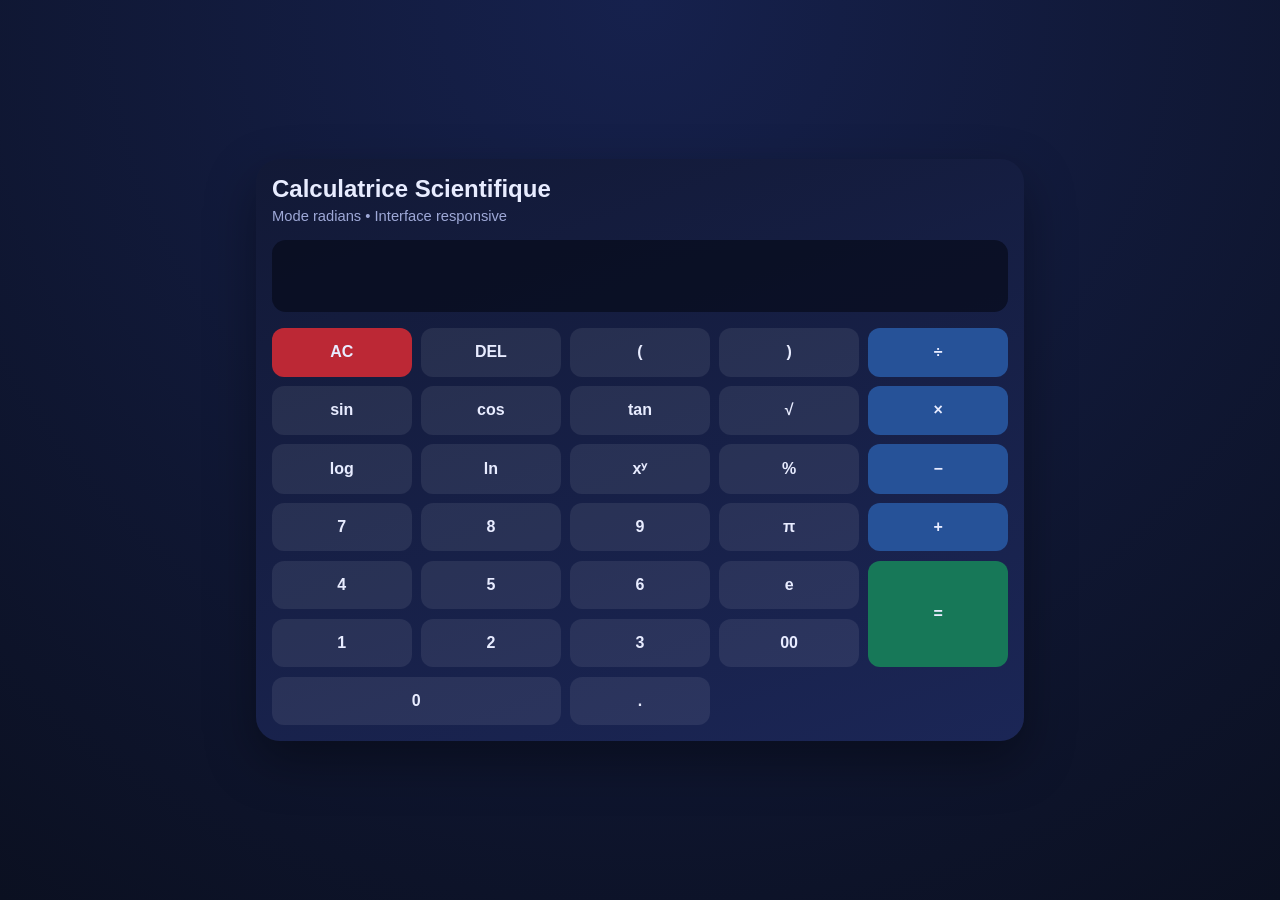
==== index.html @ d71536e3 "Ajouter modale bloquante de fin pour CPS et mode espace" ====
<!DOCTYPE html>
<html lang="fr">
  <head>
    <meta charset="UTF-8" />
    <meta name="viewport" content="width=device-width, initial-scale=1.0" />
    <title>Calculatrice Scientifique</title>
    <link rel="stylesheet" href="styles.css" />
  </head>
  <body>
    <main class="app">
      <section class="calculator" id="calculator" aria-label="Calculatrice scientifique">
        <header class="calc-header">
          <h1>Calculatrice Scientifique</h1>
          <p>Mode radians • Interface responsive</p>
        </header>

        <div class="display-wrap">
          <label for="display" class="sr-only">Affichage</label>
          <input id="display" class="display" type="text" inputmode="none" readonly />
        </div>

        <div class="buttons" role="group" aria-label="Boutons de calcul">
          <button data-action="clear" class="btn fn danger">AC</button>
          <button data-action="delete" class="btn fn">DEL</button>
          <button data-action="insert" data-value="(" class="btn fn">(</button>
          <button data-action="insert" data-value=")" class="btn fn">)</button>
          <button data-action="insert" data-value="/" class="btn op">÷</button>

          <button data-action="func" data-func="sin" class="btn fn">sin</button>
          <button data-action="func" data-func="cos" class="btn fn">cos</button>
          <button data-action="func" data-func="tan" class="btn fn">tan</button>
          <button data-action="func" data-func="sqrt" class="btn fn">√</button>
          <button data-action="insert" data-value="*" class="btn op">×</button>

          <button data-action="func" data-func="log" class="btn fn">log</button>
          <button data-action="func" data-func="ln" class="btn fn">ln</button>
          <button data-action="insert" data-value="^" class="btn fn">xʸ</button>
          <button data-action="insert" data-value="%" class="btn fn">%</button>
          <button data-action="insert" data-value="-" class="btn op">−</button>

          <button data-action="insert" data-value="7" class="btn num">7</button>
          <button data-action="insert" data-value="8" class="btn num">8</button>
          <button data-action="insert" data-value="9" class="btn num">9</button>
          <button data-action="const" data-value="Math.PI" class="btn fn">π</button>
          <button data-action="insert" data-value="+" class="btn op">+</button>

          <button data-action="insert" data-value="4" class="btn num">4</button>
          <button data-action="insert" data-value="5" class="btn num">5</button>
          <button data-action="insert" data-value="6" class="btn num">6</button>
          <button data-action="const" data-value="Math.E" class="btn fn">e</button>
          <button data-action="equals" class="btn eq">=</button>

          <button data-action="insert" data-value="1" class="btn num">1</button>
          <button data-action="insert" data-value="2" class="btn num">2</button>
          <button data-action="insert" data-value="3" class="btn num">3</button>
          <button data-action="insert" data-value="00" class="btn num">00</button>

          <button data-action="insert" data-value="0" class="btn num wide">0</button>
          <button data-action="insert" data-value="." class="btn num">.</button>
        </div>
      </section>

      <section class="secret-card hidden" id="secret-zone" aria-label="Zone secrète">
        <h1>🕹️ Zone Secrète : Arcade</h1>
        <p>Débloquée uniquement avec le code <strong>67676767</strong>.</p>

        <div class="secret-menu" role="group" aria-label="Menu de jeux">
          <button class="btn fn game-tab active" data-game="cps">Jeu CPS</button>
          <button class="btn fn game-tab" data-game="space">Vitesse Espace</button>
          <button class="btn fn game-tab" data-game="flappy">Flappy Simplifié</button>
        </div>

        <div class="game-panel" id="game-cps">
          <h2>Jeu de CPS (Clicks Per Second)</h2>
          <div class="duration-picker" role="group" aria-label="Durée CPS">
            <button class="btn fn duration-btn active" data-mode="cps" data-duration="1">1s</button>
            <button class="btn fn duration-btn" data-mode="cps" data-duration="2">2s</button>
            <button class="btn fn duration-btn" data-mode="cps" data-duration="5">5s</button>
            <button class="btn fn duration-btn" data-mode="cps" data-duration="10">10s</button>
          </div>
          <p class="hint">Le chrono démarre au premier clic sur la zone.</p>
          <div class="scoreboard">
            <p>Clics: <strong id="cps-clicks">0</strong></p>
            <p>CPS: <strong id="cps-rate">0.00</strong></p>
            <p>Temps: <strong id="cps-time">0.0</strong>s</p>
          </div>
          <button class="tap-area" id="cps-area" type="button">Clique ici très vite !</button>
          <p id="cps-final" class="final-score">Prêt.</p>
        </div>

        <div class="game-panel hidden" id="game-space">
          <h2>Jeu de vitesse (Barre espace)</h2>
          <div class="duration-picker" role="group" aria-label="Durée espace">
            <button class="btn fn duration-btn active" data-mode="space" data-duration="1">1s</button>
            <button class="btn fn duration-btn" data-mode="space" data-duration="2">2s</button>
            <button class="btn fn duration-btn" data-mode="space" data-duration="5">5s</button>
            <button class="btn fn duration-btn" data-mode="space" data-duration="10">10s</button>
          </div>
          <p class="hint">Appuie sur espace : le test démarre au premier appui.</p>
          <div class="scoreboard">
            <p>Appuis: <strong id="space-presses">0</strong></p>
            <p>APS: <strong id="space-rate">0.00</strong></p>
            <p>Temps: <strong id="space-time">0.0</strong>s</p>
          </div>
          <button class="btn op" id="space-focus" type="button">Activer le mode espace</button>
          <p id="space-final" class="final-score">Prêt.</p>
        </div>

        <div class="game-panel hidden" id="game-flappy">
          <h2>Flappy Bird simplifié</h2>
          <p class="hint">Clique ou appuie espace pour voler.</p>
          <div class="scoreboard">
            <p>Score: <strong id="flappy-score">0</strong></p>
            <p>Meilleur: <strong id="flappy-best">0</strong></p>
          </div>
          <div class="flappy-shell">
            <canvas id="flappy-canvas" width="640" height="320" aria-label="Jeu Flappy"></canvas>
          </div>
          <button class="btn eq secret-btn" id="flappy-start" type="button">Démarrer Flappy</button>
        </div>

        <div class="secret-actions">
          <button id="close-secret" class="btn fn">Fermer la zone secrète</button>
        </div>
      </section>
    </main>

    <div class="result-modal hidden" id="result-modal" aria-hidden="true">
      <div class="result-dialog" role="dialog" aria-modal="true" aria-labelledby="modal-title">
        <h2 id="modal-title">Résultat</h2>
        <p>Durée choisie: <strong id="modal-duration">0s</strong></p>
        <p>Actions totales: <strong id="modal-actions">0</strong></p>
        <p>Score final: <strong id="modal-score">0.00</strong></p>
        <div class="modal-actions">
          <button class="btn eq" id="modal-replay" type="button">Rejouer</button>
          <button class="btn fn" id="modal-change-mode" type="button">Changer de mode</button>
          <button class="btn fn" id="modal-back-menu" type="button">Retour menu jeux</button>
        </div>
      </div>
    </div>

    <script src="script.js"></script>
    <script src="secret.js"></script>
  </body>
</html>
---- styles.css ----
:root {
  color-scheme: dark;
  --bg: #0b1021;
  --panel: #121936;
  --panel-light: #1b2656;
  --text: #e8ecff;
  --muted: #9ea8d7;
  --op: #2f7cf6;
  --eq: #03c988;
  --danger: #ff5f6d;
  --shadow: 0 20px 50px rgba(0, 0, 0, 0.35);
}

* {
  box-sizing: border-box;
}

body {
  margin: 0;
  min-height: 100vh;
  display: grid;
  place-items: center;
  font-family: Inter, Segoe UI, Roboto, Arial, sans-serif;
  background: radial-gradient(circle at top, #16214d, var(--bg));
  color: var(--text);
}

.app {
  width: min(95vw, 800px);
  padding: 1rem;
}

.calculator,
.secret-card {
  background: linear-gradient(160deg, var(--panel), var(--panel-light));
  border-radius: 24px;
  box-shadow: var(--shadow);
  padding: 1rem;
}

.calc-header h1,
.secret-card h1 {
  margin: 0;
  font-size: clamp(1.1rem, 2.8vw, 1.5rem);
}

.calc-header p,
.secret-card p {
  margin: 0.35rem 0 1rem;
  color: var(--muted);
  font-size: 0.92rem;
}

.display-wrap {
  margin-bottom: 1rem;
}

.display {
  width: 100%;
  border: none;
  border-radius: 14px;
  background: rgba(7, 10, 26, 0.7);
  color: var(--text);
  text-align: right;
  font-size: clamp(1.2rem, 4vw, 1.9rem);
  padding: 1rem;
  min-height: 72px;
}

.buttons {
  display: grid;
  grid-template-columns: repeat(5, minmax(0, 1fr));
  gap: 0.6rem;
}

.btn {
  border: 0;
  border-radius: 12px;
  padding: 0.95rem 0.5rem;
  font-size: clamp(0.88rem, 2.4vw, 1rem);
  font-weight: 600;
  color: var(--text);
  background: rgba(255, 255, 255, 0.08);
  cursor: pointer;
  transition: transform 0.08s ease, background 0.2s ease;
}

.btn:hover {
  background: rgba(255, 255, 255, 0.16);
}

.btn:active {
  transform: scale(0.98);
}

.btn.op {
  background: color-mix(in hsl, var(--op) 65%, black);
}

.btn.eq {
  background: color-mix(in hsl, var(--eq) 70%, black);
  grid-row: span 2;
}

.btn.danger {
  background: color-mix(in hsl, var(--danger) 65%, black);
}

.btn.wide {
  grid-column: span 2;
}

.secret-menu,
.duration-picker,
.secret-actions,
.modal-actions {
  display: flex;
  flex-wrap: wrap;
  gap: 0.6rem;
  margin: 0.8rem 0;
}

.game-tab.active,
.duration-btn.active {
  outline: 2px solid rgba(255, 255, 255, 0.5);
  background: rgba(255, 255, 255, 0.2);
}

.game-panel {
  margin-top: 0.9rem;
  padding: 0.85rem;
  border-radius: 14px;
  background: rgba(5, 10, 30, 0.52);
}

.game-panel h2 {
  margin: 0 0 0.7rem;
  font-size: 1.05rem;
}

.hint {
  margin: 0.4rem 0 0.8rem;
  color: var(--muted);
}

.scoreboard {
  display: flex;
  gap: 1rem;
  flex-wrap: wrap;
}

.scoreboard p {
  margin: 0.3rem 0;
}

.tap-area {
  width: 100%;
  min-height: 120px;
  border: 0;
  border-radius: 12px;
  margin-top: 0.7rem;
  background: linear-gradient(160deg, #1f3a7f, #2f7cf6);
  color: var(--text);
  font-weight: 700;
  letter-spacing: 0.2px;
  cursor: pointer;
}

.final-score {
  margin-top: 0.75rem;
  font-weight: 700;
}

.flappy-shell {
  margin: 0.75rem 0;
  width: 100%;
  border-radius: 14px;
  overflow: hidden;
  border: 1px solid rgba(255, 255, 255, 0.15);
}

#flappy-canvas {
  width: 100%;
  height: auto;
  display: block;
  background: #091026;
}

.result-modal {
  position: fixed;
  inset: 0;
  z-index: 1000;
  display: grid;
  place-items: center;
  background: rgba(2, 8, 26, 0.75);
  backdrop-filter: blur(2px);
  padding: 1rem;
}

.result-dialog {
  width: min(92vw, 430px);
  border-radius: 18px;
  background: linear-gradient(160deg, var(--panel), var(--panel-light));
  box-shadow: var(--shadow);
  border: 1px solid rgba(255, 255, 255, 0.1);
  padding: 1rem;
}

.result-dialog h2 {
  margin: 0 0 0.8rem;
}

.result-dialog p {
  margin: 0.45rem 0;
}

.secret-btn {
  grid-row: auto;
}

.hidden {
  display: none;
}

.sr-only {
  position: absolute;
  width: 1px;
  height: 1px;
  padding: 0;
  margin: -1px;
  overflow: hidden;
  clip: rect(0, 0, 0, 0);
  white-space: nowrap;
  border: 0;
}

@media (max-width: 640px) {
  .calculator,
  .secret-card,
  .result-dialog {
    padding: 0.85rem;
  }

  .btn {
    padding: 0.82rem 0.35rem;
  }
}
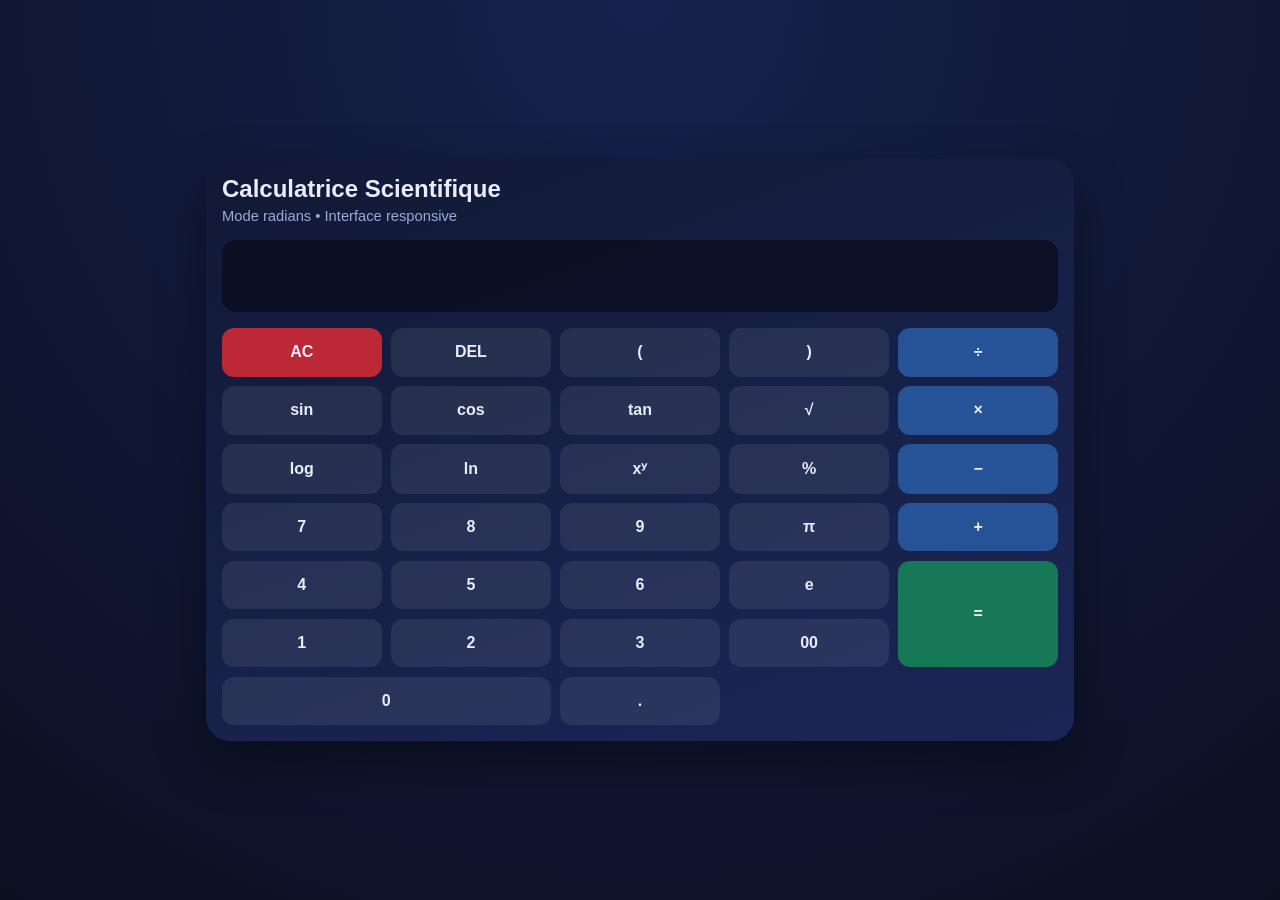
==== commit 188d8f9e: "Refondre le menu secret en grille de cards style gaming" ====
--- a/index.html
+++ b/index.html
@@ -64,59 +64,82 @@
         <h1>🕹️ Zone Secrète : Arcade</h1>
         <p>Débloquée uniquement avec le code <strong>67676767</strong>.</p>
 
-        <div class="secret-menu" role="group" aria-label="Menu de jeux">
-          <button class="btn fn game-tab active" data-game="cps">Jeu CPS</button>
-          <button class="btn fn game-tab" data-game="space">Vitesse Espace</button>
-          <button class="btn fn game-tab" data-game="flappy">Flappy Simplifié</button>
+        <div class="game-catalog" id="game-catalog" aria-label="Sélection de jeux">
+          <article class="game-card" data-card="cps">
+            <div class="game-thumb thumb-cps" aria-hidden="true"></div>
+            <h3>Jeu de CPS</h3>
+            <p>Clique le plus vite possible et bats ton meilleur rythme.</p>
+            <button class="btn op play-btn" data-play="cps">Jouer</button>
+          </article>
+
+          <article class="game-card" data-card="space">
+            <div class="game-thumb thumb-space" aria-hidden="true"></div>
+            <h3>Vitesse Espace</h3>
+            <p>Enchaîne les appuis sur la barre espace en temps limité.</p>
+            <button class="btn op play-btn" data-play="space">Jouer</button>
+          </article>
+
+          <article class="game-card" data-card="flappy">
+            <div class="game-thumb thumb-flappy" aria-hidden="true"></div>
+            <h3>Flappy Simplifié</h3>
+            <p>Évite les obstacles et fais grimper ton score.</p>
+            <button class="btn op play-btn" data-play="flappy">Jouer</button>
+          </article>
         </div>
 
-        <div class="game-panel" id="game-cps">
-          <h2>Jeu de CPS (Clicks Per Second)</h2>
-          <div class="duration-picker" role="group" aria-label="Durée CPS">
-            <button class="btn fn duration-btn active" data-mode="cps" data-duration="1">1s</button>
-            <button class="btn fn duration-btn" data-mode="cps" data-duration="2">2s</button>
-            <button class="btn fn duration-btn" data-mode="cps" data-duration="5">5s</button>
-            <button class="btn fn duration-btn" data-mode="cps" data-duration="10">10s</button>
+        <div class="game-workspace hidden" id="game-workspace">
+          <div class="workspace-top">
+            <button class="btn fn" id="back-to-catalog" type="button">← Retour aux jeux</button>
           </div>
-          <p class="hint">Le chrono démarre au premier clic sur la zone.</p>
-          <div class="scoreboard">
-            <p>Clics: <strong id="cps-clicks">0</strong></p>
-            <p>CPS: <strong id="cps-rate">0.00</strong></p>
-            <p>Temps: <strong id="cps-time">0.0</strong>s</p>
+
+          <div class="game-panel" id="game-cps">
+            <h2>Jeu de CPS (Clicks Per Second)</h2>
+            <div class="duration-picker" role="group" aria-label="Durée CPS">
+              <button class="btn fn duration-btn active" data-mode="cps" data-duration="1">1s</button>
+              <button class="btn fn duration-btn" data-mode="cps" data-duration="2">2s</button>
+              <button class="btn fn duration-btn" data-mode="cps" data-duration="5">5s</button>
+              <button class="btn fn duration-btn" data-mode="cps" data-duration="10">10s</button>
+            </div>
+            <p class="hint">Le chrono démarre au premier clic sur la zone.</p>
+            <div class="scoreboard">
+              <p>Clics: <strong id="cps-clicks">0</strong></p>
+              <p>CPS: <strong id="cps-rate">0.00</strong></p>
+              <p>Temps: <strong id="cps-time">0.0</strong>s</p>
+            </div>
+            <button class="tap-area" id="cps-area" type="button">Clique ici très vite !</button>
+            <p id="cps-final" class="final-score">Prêt.</p>
           </div>
-          <button class="tap-area" id="cps-area" type="button">Clique ici très vite !</button>
-          <p id="cps-final" class="final-score">Prêt.</p>
-        </div>
 
-        <div class="game-panel hidden" id="game-space">
-          <h2>Jeu de vitesse (Barre espace)</h2>
-          <div class="duration-picker" role="group" aria-label="Durée espace">
-            <button class="btn fn duration-btn active" data-mode="space" data-duration="1">1s</button>
-            <button class="btn fn duration-btn" data-mode="space" data-duration="2">2s</button>
-            <button class="btn fn duration-btn" data-mode="space" data-duration="5">5s</button>
-            <button class="btn fn duration-btn" data-mode="space" data-duration="10">10s</button>
+          <div class="game-panel hidden" id="game-space">
+            <h2>Jeu de vitesse (Barre espace)</h2>
+            <div class="duration-picker" role="group" aria-label="Durée espace">
+              <button class="btn fn duration-btn active" data-mode="space" data-duration="1">1s</button>
+              <button class="btn fn duration-btn" data-mode="space" data-duration="2">2s</button>
+              <button class="btn fn duration-btn" data-mode="space" data-duration="5">5s</button>
+              <button class="btn fn duration-btn" data-mode="space" data-duration="10">10s</button>
+            </div>
+            <p class="hint">Appuie sur espace : le test démarre au premier appui.</p>
+            <div class="scoreboard">
+              <p>Appuis: <strong id="space-presses">0</strong></p>
+              <p>APS: <strong id="space-rate">0.00</strong></p>
+              <p>Temps: <strong id="space-time">0.0</strong>s</p>
+            </div>
+            <button class="btn op" id="space-focus" type="button">Activer le mode espace</button>
+            <p id="space-final" class="final-score">Prêt.</p>
           </div>
-          <p class="hint">Appuie sur espace : le test démarre au premier appui.</p>
-          <div class="scoreboard">
-            <p>Appuis: <strong id="space-presses">0</strong></p>
-            <p>APS: <strong id="space-rate">0.00</strong></p>
-            <p>Temps: <strong id="space-time">0.0</strong>s</p>
+
+          <div class="game-panel hidden" id="game-flappy">
+            <h2>Flappy Bird simplifié</h2>
+            <p class="hint">Clique ou appuie espace pour voler.</p>
+            <div class="scoreboard">
+              <p>Score: <strong id="flappy-score">0</strong></p>
+              <p>Meilleur: <strong id="flappy-best">0</strong></p>
+            </div>
+            <div class="flappy-shell">
+              <canvas id="flappy-canvas" width="640" height="320" aria-label="Jeu Flappy"></canvas>
+            </div>
+            <button class="btn eq secret-btn" id="flappy-start" type="button">Démarrer Flappy</button>
           </div>
-          <button class="btn op" id="space-focus" type="button">Activer le mode espace</button>
-          <p id="space-final" class="final-score">Prêt.</p>
-        </div>
-
-        <div class="game-panel hidden" id="game-flappy">
-          <h2>Flappy Bird simplifié</h2>
-          <p class="hint">Clique ou appuie espace pour voler.</p>
-          <div class="scoreboard">
-            <p>Score: <strong id="flappy-score">0</strong></p>
-            <p>Meilleur: <strong id="flappy-best">0</strong></p>
-          </div>
-          <div class="flappy-shell">
-            <canvas id="flappy-canvas" width="640" height="320" aria-label="Jeu Flappy"></canvas>
-          </div>
-          <button class="btn eq secret-btn" id="flappy-start" type="button">Démarrer Flappy</button>
         </div>
 
         <div class="secret-actions">
--- a/styles.css
+++ b/styles.css
@@ -10,11 +10,7 @@
   --danger: #ff5f6d;
   --shadow: 0 20px 50px rgba(0, 0, 0, 0.35);
 }
-
-* {
-  box-sizing: border-box;
-}
-
+* { box-sizing: border-box; }
 body {
   margin: 0;
   min-height: 100vh;
@@ -24,224 +20,99 @@
   background: radial-gradient(circle at top, #16214d, var(--bg));
   color: var(--text);
 }
-
-.app {
-  width: min(95vw, 800px);
-  padding: 1rem;
-}
-
-.calculator,
-.secret-card {
+.app { width: min(95vw, 900px); padding: 1rem; }
+.calculator, .secret-card {
   background: linear-gradient(160deg, var(--panel), var(--panel-light));
   border-radius: 24px;
   box-shadow: var(--shadow);
   padding: 1rem;
 }
+.calc-header h1, .secret-card h1 { margin: 0; font-size: clamp(1.1rem, 2.8vw, 1.5rem); }
+.calc-header p, .secret-card p { margin: 0.35rem 0 1rem; color: var(--muted); font-size: 0.92rem; }
+.display-wrap { margin-bottom: 1rem; }
+.display {
+  width: 100%; border: none; border-radius: 14px; background: rgba(7, 10, 26, 0.7); color: var(--text);
+  text-align: right; font-size: clamp(1.2rem, 4vw, 1.9rem); padding: 1rem; min-height: 72px;
+}
+.buttons { display: grid; grid-template-columns: repeat(5, minmax(0, 1fr)); gap: 0.6rem; }
+.btn {
+  border: 0; border-radius: 12px; padding: 0.95rem 0.5rem; font-size: clamp(0.88rem, 2.4vw, 1rem);
+  font-weight: 600; color: var(--text); background: rgba(255, 255, 255, 0.08); cursor: pointer;
+  transition: transform 0.12s ease, background 0.2s ease, box-shadow 0.2s ease;
+}
+.btn:hover { background: rgba(255, 255, 255, 0.16); box-shadow: 0 8px 18px rgba(0, 0, 0, 0.35); }
+.btn:active { transform: scale(0.98); }
+.btn.op { background: color-mix(in hsl, var(--op) 65%, black); }
+.btn.eq { background: color-mix(in hsl, var(--eq) 70%, black); grid-row: span 2; }
+.btn.danger { background: color-mix(in hsl, var(--danger) 65%, black); }
+.btn.wide { grid-column: span 2; }
 
-.calc-header h1,
-.secret-card h1 {
-  margin: 0;
-  font-size: clamp(1.1rem, 2.8vw, 1.5rem);
+.game-catalog {
+  display: grid;
+  grid-template-columns: repeat(auto-fit, minmax(220px, 1fr));
+  gap: 1rem;
+  margin: 1rem 0;
 }
+.game-card {
+  background: linear-gradient(160deg, rgba(31, 45, 96, 0.8), rgba(15, 24, 54, 0.95));
+  border: 1px solid rgba(255, 255, 255, 0.12);
+  border-radius: 16px;
+  overflow: hidden;
+  padding: 0.75rem;
+  display: flex;
+  flex-direction: column;
+  gap: 0.55rem;
+  transform: translateY(0);
+  transition: transform 0.2s ease, box-shadow 0.2s ease, border-color 0.2s ease;
+}
+.game-card:hover {
+  transform: translateY(-4px);
+  box-shadow: 0 14px 22px rgba(0, 0, 0, 0.35);
+  border-color: rgba(91, 226, 122, 0.45);
+}
+.game-card.active { border-color: rgba(255, 209, 102, 0.7); }
+.game-card h3 { margin: 0; font-size: 1rem; }
+.game-card p { margin: 0; color: #c7d2ff; min-height: 38px; }
+.game-thumb { height: 116px; border-radius: 10px; border: 1px solid rgba(255, 255, 255, 0.15); }
+.thumb-cps { background: radial-gradient(circle at 30% 20%, #6ee7ff, #2563eb 55%, #111b4f); }
+.thumb-space { background: linear-gradient(130deg, #7c3aed, #2563eb, #06b6d4); }
+.thumb-flappy { background: linear-gradient(130deg, #16a34a, #059669, #0f172a); }
+.play-btn { width: 100%; margin-top: auto; }
 
-.calc-header p,
-.secret-card p {
-  margin: 0.35rem 0 1rem;
-  color: var(--muted);
-  font-size: 0.92rem;
+.workspace-top, .duration-picker, .secret-actions, .modal-actions {
+  display: flex; flex-wrap: wrap; gap: 0.6rem; margin: 0.8rem 0;
 }
-
-.display-wrap {
-  margin-bottom: 1rem;
+.duration-btn.active { outline: 2px solid rgba(255, 255, 255, 0.55); background: rgba(255, 255, 255, 0.2); }
+.game-panel { margin-top: 0.9rem; padding: 0.85rem; border-radius: 14px; background: rgba(5, 10, 30, 0.52); }
+.game-panel h2 { margin: 0 0 0.7rem; font-size: 1.05rem; }
+.hint { margin: 0.4rem 0 0.8rem; color: var(--muted); }
+.scoreboard { display: flex; gap: 1rem; flex-wrap: wrap; }
+.scoreboard p { margin: 0.3rem 0; }
+.tap-area {
+  width: 100%; min-height: 120px; border: 0; border-radius: 12px; margin-top: 0.7rem;
+  background: linear-gradient(160deg, #1f3a7f, #2f7cf6); color: var(--text); font-weight: 700; letter-spacing: 0.2px; cursor: pointer;
 }
-
-.display {
-  width: 100%;
-  border: none;
-  border-radius: 14px;
-  background: rgba(7, 10, 26, 0.7);
-  color: var(--text);
-  text-align: right;
-  font-size: clamp(1.2rem, 4vw, 1.9rem);
-  padding: 1rem;
-  min-height: 72px;
-}
-
-.buttons {
-  display: grid;
-  grid-template-columns: repeat(5, minmax(0, 1fr));
-  gap: 0.6rem;
-}
-
-.btn {
-  border: 0;
-  border-radius: 12px;
-  padding: 0.95rem 0.5rem;
-  font-size: clamp(0.88rem, 2.4vw, 1rem);
-  font-weight: 600;
-  color: var(--text);
-  background: rgba(255, 255, 255, 0.08);
-  cursor: pointer;
-  transition: transform 0.08s ease, background 0.2s ease;
-}
-
-.btn:hover {
-  background: rgba(255, 255, 255, 0.16);
-}
-
-.btn:active {
-  transform: scale(0.98);
-}
-
-.btn.op {
-  background: color-mix(in hsl, var(--op) 65%, black);
-}
-
-.btn.eq {
-  background: color-mix(in hsl, var(--eq) 70%, black);
-  grid-row: span 2;
-}
-
-.btn.danger {
-  background: color-mix(in hsl, var(--danger) 65%, black);
-}
-
-.btn.wide {
-  grid-column: span 2;
-}
-
-.secret-menu,
-.duration-picker,
-.secret-actions,
-.modal-actions {
-  display: flex;
-  flex-wrap: wrap;
-  gap: 0.6rem;
-  margin: 0.8rem 0;
-}
-
-.game-tab.active,
-.duration-btn.active {
-  outline: 2px solid rgba(255, 255, 255, 0.5);
-  background: rgba(255, 255, 255, 0.2);
-}
-
-.game-panel {
-  margin-top: 0.9rem;
-  padding: 0.85rem;
-  border-radius: 14px;
-  background: rgba(5, 10, 30, 0.52);
-}
-
-.game-panel h2 {
-  margin: 0 0 0.7rem;
-  font-size: 1.05rem;
-}
-
-.hint {
-  margin: 0.4rem 0 0.8rem;
-  color: var(--muted);
-}
-
-.scoreboard {
-  display: flex;
-  gap: 1rem;
-  flex-wrap: wrap;
-}
-
-.scoreboard p {
-  margin: 0.3rem 0;
-}
-
-.tap-area {
-  width: 100%;
-  min-height: 120px;
-  border: 0;
-  border-radius: 12px;
-  margin-top: 0.7rem;
-  background: linear-gradient(160deg, #1f3a7f, #2f7cf6);
-  color: var(--text);
-  font-weight: 700;
-  letter-spacing: 0.2px;
-  cursor: pointer;
-}
-
-.final-score {
-  margin-top: 0.75rem;
-  font-weight: 700;
-}
-
-.flappy-shell {
-  margin: 0.75rem 0;
-  width: 100%;
-  border-radius: 14px;
-  overflow: hidden;
-  border: 1px solid rgba(255, 255, 255, 0.15);
-}
-
-#flappy-canvas {
-  width: 100%;
-  height: auto;
-  display: block;
-  background: #091026;
-}
+.final-score { margin-top: 0.75rem; font-weight: 700; }
+.flappy-shell { margin: 0.75rem 0; width: 100%; border-radius: 14px; overflow: hidden; border: 1px solid rgba(255, 255, 255, 0.15); }
+#flappy-canvas { width: 100%; height: auto; display: block; background: #091026; }
 
 .result-modal {
-  position: fixed;
-  inset: 0;
-  z-index: 1000;
-  display: grid;
-  place-items: center;
-  background: rgba(2, 8, 26, 0.75);
-  backdrop-filter: blur(2px);
-  padding: 1rem;
+  position: fixed; inset: 0; z-index: 1000; display: grid; place-items: center;
+  background: rgba(2, 8, 26, 0.75); backdrop-filter: blur(2px); padding: 1rem;
 }
-
 .result-dialog {
-  width: min(92vw, 430px);
-  border-radius: 18px;
-  background: linear-gradient(160deg, var(--panel), var(--panel-light));
-  box-shadow: var(--shadow);
-  border: 1px solid rgba(255, 255, 255, 0.1);
-  padding: 1rem;
+  width: min(92vw, 430px); border-radius: 18px; background: linear-gradient(160deg, var(--panel), var(--panel-light));
+  box-shadow: var(--shadow); border: 1px solid rgba(255, 255, 255, 0.1); padding: 1rem;
 }
-
-.result-dialog h2 {
-  margin: 0 0 0.8rem;
+.result-dialog h2 { margin: 0 0 0.8rem; }
+.result-dialog p { margin: 0.45rem 0; }
+.secret-btn { grid-row: auto; }
+.hidden { display: none; }
+.sr-only {
+  position: absolute; width: 1px; height: 1px; padding: 0; margin: -1px; overflow: hidden;
+  clip: rect(0, 0, 0, 0); white-space: nowrap; border: 0;
 }
-
-.result-dialog p {
-  margin: 0.45rem 0;
+@media (max-width: 640px) {
+  .calculator, .secret-card, .result-dialog { padding: 0.85rem; }
+  .btn { padding: 0.82rem 0.35rem; }
 }
-
-.secret-btn {
-  grid-row: auto;
-}
-
-.hidden {
-  display: none;
-}
-
-.sr-only {
-  position: absolute;
-  width: 1px;
-  height: 1px;
-  padding: 0;
-  margin: -1px;
-  overflow: hidden;
-  clip: rect(0, 0, 0, 0);
-  white-space: nowrap;
-  border: 0;
-}
-
-@media (max-width: 640px) {
-  .calculator,
-  .secret-card,
-  .result-dialog {
-    padding: 0.85rem;
-  }
-
-  .btn {
-    padding: 0.82rem 0.35rem;
-  }
-}
